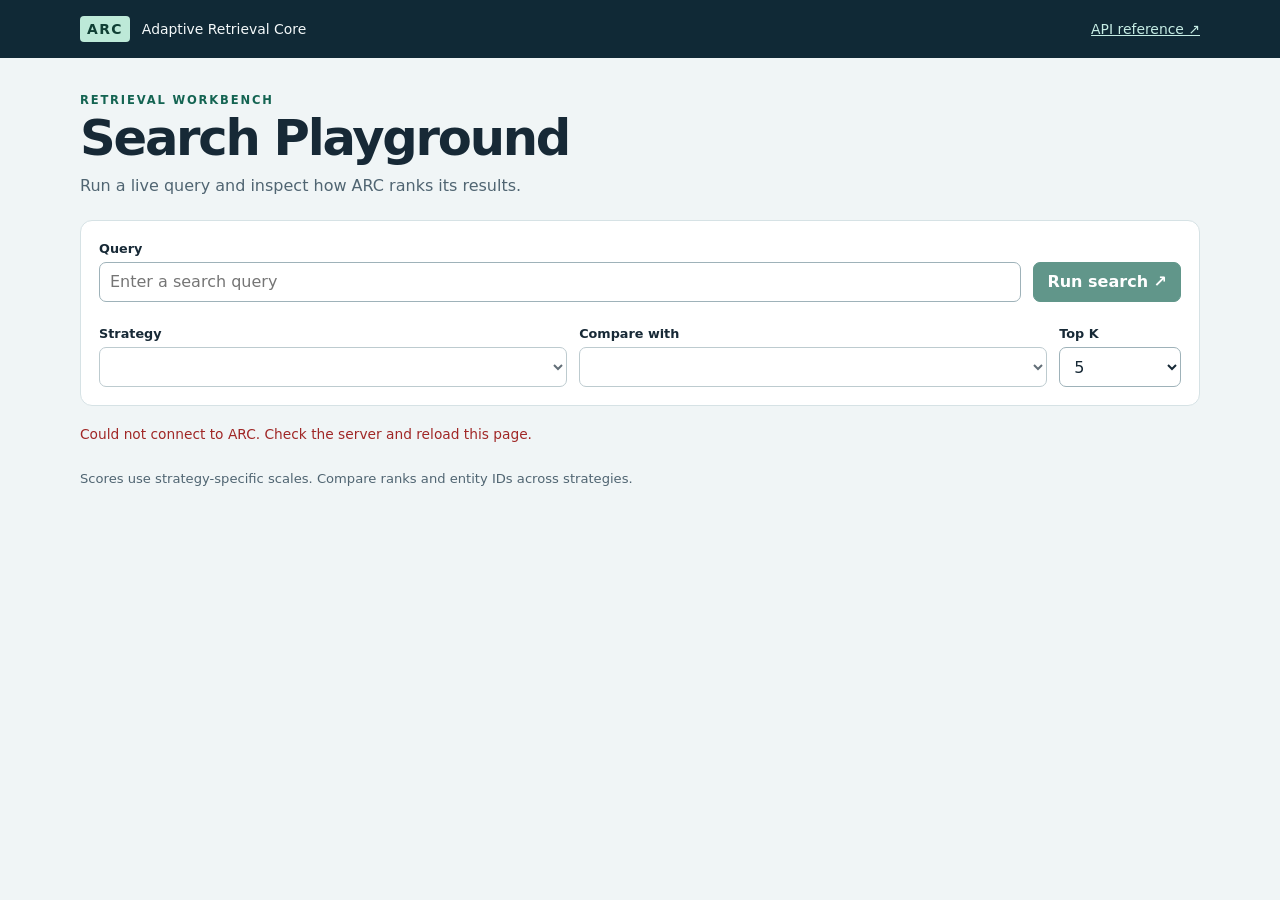
==== src/arc/entrypoints/playground/index.html @ 2942a257 "feat(playground): serve live retrieval and trace comparisons" ====
<!doctype html>
<html lang="en">
<head>
  <meta charset="utf-8">
  <meta name="viewport" content="width=device-width, initial-scale=1">
  <meta name="color-scheme" content="light">
  <title>Search Playground · Adaptive Retrieval Core</title>
  <link rel="stylesheet" href="playground.css">
  <script src="playground.js" defer></script>
</head>
<body>
  <header class="masthead">
    <div class="wrap bar">
      <span class="brand"><b>ARC</b> Adaptive Retrieval Core</span>
      <a href="../docs">API reference ↗</a>
    </div>
  </header>
  <main class="wrap">
    <div class="intro">
      <p class="eyebrow">RETRIEVAL WORKBENCH</p>
      <h1>Search Playground</h1>
      <p class="subtitle">Run a live query and inspect how ARC ranks its results.</p>
    </div>
    <form id="search" class="panel controls" aria-label="Search controls">
      <label for="query">Query</label>
      <div class="query-row">
        <input id="query" name="query" type="search" required maxlength="4096"
               placeholder="Enter a search query" autocomplete="off">
        <button id="submit" type="submit" disabled>Run search <span aria-hidden="true">↗</span></button>
      </div>
      <div id="examples" class="examples" aria-label="Example queries"></div>
      <div class="selectors">
        <div><label for="primary">Strategy</label><select id="primary" disabled></select></div>
        <div><label for="compare">Compare with</label><select id="compare" disabled></select></div>
        <div><label for="limit">Top K</label>
          <select id="limit"><option>3</option><option selected>5</option><option>10</option></select>
        </div>
      </div>
    </form>
    <div class="run-info">
      <p id="status" role="status">Connecting to ARC…</p>
      <span id="capabilities" class="badge" hidden></span>
    </div>
    <section id="results" aria-label="Search results" aria-busy="false"></section>
    <p class="footnote">Scores use strategy-specific scales. Compare ranks and entity IDs across strategies.</p>
  </main>
</body>
</html>
---- src/arc/entrypoints/playground/playground.css ----
:root {
  font-family: system-ui, sans-serif;
  color: #172936;
  background: #f0f5f6;
  line-height: 1.5;
  --muted: #506572;
  --line: #d6e2e5;
  --ink: #13303d;
  --accent: #146452;
}
* { box-sizing: border-box; }
body { margin: 0; }
.wrap { width: min(1120px, 100% - 48px); margin-inline: auto; }
.masthead { background: #102936; color: #f4f9fa; }
.bar, .brand, .query-row, .run-info {
  display: flex;
  align-items: center;
  gap: 12px;
}
.bar { justify-content: space-between; min-height: 58px; font-size: .87rem; }
.bar a { color: #c6ede5; }
.brand b {
  padding: 3px 7px;
  background: #bde9d8;
  color: #103f34;
  border-radius: 4px;
  letter-spacing: .1em;
}
.intro { margin-block: 34px 22px; }
.eyebrow {
  color: var(--accent);
  font-size: .72rem;
  font-weight: 750;
  letter-spacing: .16em;
  margin: 0;
}
h1, h2, h3, p { margin: 0; }
h1 { font-size: clamp(2rem, 6vw, 3.1rem); letter-spacing: -.045em; line-height: 1.18; }
h2 { font-size: 1.2rem; line-height: 1.25; }
h3 { font-size: .86rem; }
.subtitle, .footnote, .muted { color: var(--muted); }
.subtitle { margin-top: 6px; }
.panel { background: #fff; border: 1px solid var(--line); border-radius: 12px; }
.controls { padding: 18px; }
label { display: block; font-size: .8rem; font-weight: 700; margin-bottom: 4px; }
input, select, button {
  font: inherit;
  color: inherit;
  border-radius: 7px;
  border: 1px solid #9eb2b9;
  min-height: 40px;
}
input, select { background: #fff; padding-inline: 10px; width: 100%; min-width: 0; }
button { padding-inline: 13px; cursor: pointer; }
button[type="submit"] { background: var(--accent); color: white; border-color: var(--accent); white-space: nowrap; font-weight: 650; }
button:disabled, select:disabled { cursor: default; opacity: .67; }
:focus-visible { outline: 3px solid #2378b7; outline-offset: 2px; }
.examples { display: flex; flex-wrap: wrap; gap: 6px; margin-top: 8px; }
.examples button { color: var(--accent); background: #f0f8f5; border-color: #cce5db; font-size: .8rem; min-height: 32px; }
.examples button:hover { background: #def1e9; }
.selectors { display: grid; grid-template-columns: 1fr 1fr minmax(68px, .26fr); gap: 12px; margin-top: 14px; }
.run-info { justify-content: space-between; margin-block: 18px 10px; font-size: .86rem; }
.badge { background: #e0f1ea; color: #195645; padding: 4px 10px; border-radius: 20px; flex-shrink: 0; }
.error { color: #a02726; }
#results { display: grid; grid-template-columns: repeat(auto-fit, minmax(min(100%, 410px), 1fr)); align-items: start; gap: 14px; }
.result { min-width: 0; overflow: hidden; }
.result-head, .trace, .empty { padding: 12px 16px; }
.result-head { background: #f9fbfc; border-bottom: 1px solid var(--line); }
.result-head p { font-size: .82rem; margin-top: 4px; }
.hits { list-style: none; margin: 0; padding: 0 16px; }
.hit { display: grid; grid-template-columns: 28px minmax(0, 1fr) auto; align-items: start; gap: 10px; padding-block: 10px; }
.hit + .hit { border-top: 1px solid var(--line); }
.rank { background: #e8eff2; border-radius: 5px; text-align: center; font-size: .8rem; font-weight: 750; padding-block: 3px; }
.hit-title { font-weight: 650; font-size: .89rem; overflow-wrap: anywhere; }
.hit-meta, .score { font-size: .75rem; color: var(--muted); overflow-wrap: anywhere; }
.hit-meta { font-family: ui-monospace, monospace; }
.score { text-align: right; font-variant-numeric: tabular-nums; }
.score b { color: var(--ink); display: block; }
.trace { background: #f9fbfc; border-top: 1px solid var(--line); }
.trace table { width: 100%; border-collapse: collapse; font-size: .77rem; margin-top: 4px; font-variant-numeric: tabular-nums; }
.trace th { text-align: left; }
.trace td, .trace th { padding-block: 2px; }
.trace td + td, .trace th + th { text-align: right; }
.trace details { font-size: .76rem; color: var(--muted); margin-top: 6px; overflow-wrap: anywhere; }
.trace summary { cursor: pointer; }
.footnote { font-size: .82rem; margin-block: 14px 25px; }
@media (max-width: 560px) {
  .wrap { width: calc(100% - 24px); }
  .intro { margin-top: 24px; }
  .controls { padding: 12px; }
  .query-row { flex-direction: column; align-items: stretch; gap: 6px; }
  .query-row button { align-self: end; }
  .run-info { flex-wrap: wrap; }
  .hit { gap: 6px; }
}
@media (max-width: 370px) {
  .selectors { grid-template-columns: 1fr 1fr; }
}
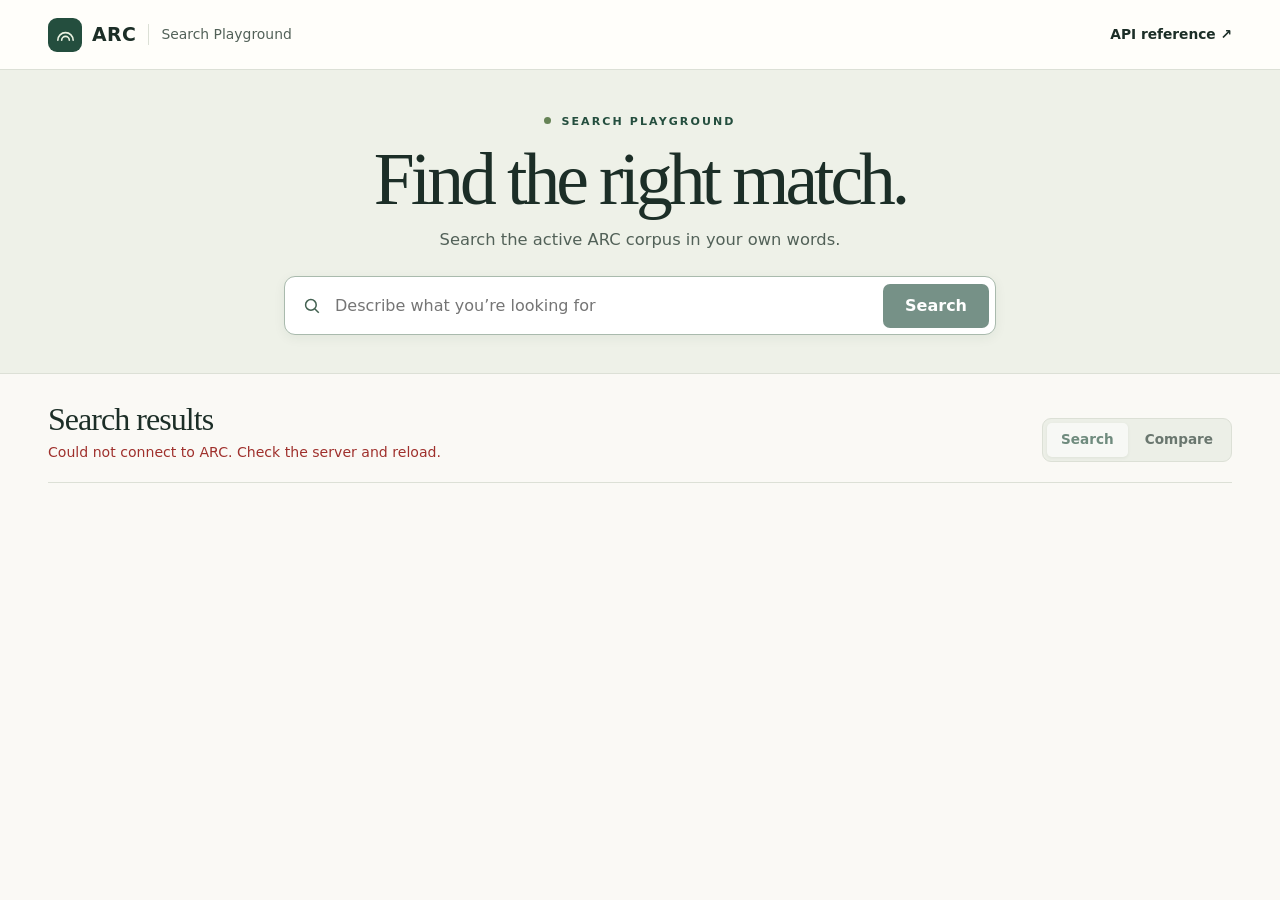
==== commit 703d8e23: "feat(playground): run the V2 homewares catalog on ARC" ====
--- a/src/arc/entrypoints/playground/index.html
+++ b/src/arc/entrypoints/playground/index.html
@@ -11,38 +11,53 @@
 <body>
   <header class="masthead">
     <div class="wrap bar">
-      <span class="brand"><b>ARC</b> Adaptive Retrieval Core</span>
-      <a href="../docs">API reference ↗</a>
+      <a class="brand" href="./" aria-label="ARC Search Playground home">
+        <span class="mark" aria-hidden="true"><svg viewBox="0 0 24 24" fill="none"><path d="M4 18a8 8 0 0 1 16 0M8 18a4 4 0 0 1 8 0" stroke="currentColor" stroke-width="1.7" stroke-linecap="round"/></svg></span>
+        <strong>ARC</strong><span class="brand-label">Search Playground</span>
+      </a>
+      <div class="bar-right"><span id="corpus" class="badge" hidden></span><a href="../docs">API reference <span aria-hidden="true">↗</span></a></div>
     </div>
   </header>
-  <main class="wrap">
-    <div class="intro">
-      <p class="eyebrow">RETRIEVAL WORKBENCH</p>
-      <h1>Search Playground</h1>
-      <p class="subtitle">Run a live query and inspect how ARC ranks its results.</p>
-    </div>
-    <form id="search" class="panel controls" aria-label="Search controls">
-      <label for="query">Query</label>
-      <div class="query-row">
-        <input id="query" name="query" type="search" required maxlength="4096"
-               placeholder="Enter a search query" autocomplete="off">
-        <button id="submit" type="submit" disabled>Run search <span aria-hidden="true">↗</span></button>
+  <main>
+    <section class="intro" aria-labelledby="page-title">
+      <div class="wrap intro-inner">
+        <p class="kicker"><span aria-hidden="true"></span> <span id="vertical">SEARCH PLAYGROUND</span></p>
+        <h1 id="page-title">Find the right match.</h1>
+        <p id="lead" class="lead">Search the active ARC corpus in your own words.</p>
+        <form id="search-form" class="searchbox" role="search">
+          <label for="query" class="sr-only">Search the corpus</label>
+          <svg aria-hidden="true" viewBox="0 0 24 24" fill="none"><circle cx="10.8" cy="10.8" r="5.8"/><path d="m15.2 15.2 4.2 4.2"/></svg>
+          <input id="query" type="search" placeholder="Describe what you’re looking for" required maxlength="4096" autocomplete="off" disabled>
+          <button id="submit" type="submit" disabled>Search</button>
+        </form>
+        <div id="examples" class="examples" aria-label="Example searches" hidden><span>Try</span></div>
       </div>
-      <div id="examples" class="examples" aria-label="Example queries"></div>
-      <div class="selectors">
-        <div><label for="primary">Strategy</label><select id="primary" disabled></select></div>
-        <div><label for="compare">Compare with</label><select id="compare" disabled></select></div>
-        <div><label for="limit">Top K</label>
-          <select id="limit"><option>3</option><option selected>5</option><option>10</option></select>
+    </section>
+    <section class="wrap results" aria-labelledby="results-title">
+      <div class="result-bar">
+        <div>
+          <h2 id="results-title">Search results</h2>
+          <p class="result-meta" id="status" role="status">Connecting to ARC…</p>
+        </div>
+        <div class="view-switch" role="group" aria-label="Result view">
+          <button id="search-view" type="button" aria-pressed="true" disabled>Search</button>
+          <button id="compare-view" type="button" aria-pressed="false" disabled>Compare</button>
         </div>
       </div>
-    </form>
-    <div class="run-info">
-      <p id="status" role="status">Connecting to ARC…</p>
-      <span id="capabilities" class="badge" hidden></span>
-    </div>
-    <section id="results" aria-label="Search results" aria-busy="false"></section>
-    <p class="footnote">Scores use strategy-specific scales. Compare ranks and entity IDs across strategies.</p>
+      <div id="strategies" class="strategy-row" hidden>
+        <label>Strategy <select id="primary"></select></label>
+        <label id="second-control" hidden>Compare with <select id="secondary"></select></label>
+      </div>
+      <div id="catalog" aria-busy="false"></div>
+      <details id="diagnostics" class="diagnostics" hidden>
+        <summary>Retrieval details</summary>
+        <div id="trace"></div>
+      </details>
+      <footer class="notice">
+        <span id="provenance"></span>
+        <span id="availability" hidden>Compare requires a second strategy. Configure a BGE model and a compatible index to enable Dense and Hybrid.</span>
+      </footer>
+    </section>
   </main>
 </body>
 </html>
--- a/src/arc/entrypoints/playground/playground.css
+++ b/src/arc/entrypoints/playground/playground.css
@@ -1,98 +1,146 @@
 :root {
-  font-family: system-ui, sans-serif;
-  color: #172936;
-  background: #f0f5f6;
-  line-height: 1.5;
-  --muted: #506572;
-  --line: #d6e2e5;
-  --ink: #13303d;
-  --accent: #146452;
+  font: 16px/1.45 "Segoe UI", system-ui, sans-serif;
+  color-scheme: light;
+  --paper: #faf9f5;
+  --white: #fffefa;
+  --ink: #1c2e27;
+  --muted: #526158;
+  --line: #dce0d6;
+  --forest: #244e3e;
+  --sage: #e3ecdb;
+  --serif: Georgia, "Times New Roman", serif;
+  color: var(--ink);
+  background: var(--paper);
 }
-* { box-sizing: border-box; }
-body { margin: 0; }
-.wrap { width: min(1120px, 100% - 48px); margin-inline: auto; }
-.masthead { background: #102936; color: #f4f9fa; }
-.bar, .brand, .query-row, .run-info {
-  display: flex;
-  align-items: center;
-  gap: 12px;
+*, *::before, *::after { box-sizing: border-box; }
+[hidden] { display: none !important; }
+body, h1, h2, h3, p { margin: 0; }
+a { color: inherit; text-decoration: none; }
+button, input { font: inherit; color: inherit; }
+button { cursor: pointer; }
+button:disabled, select:disabled { cursor: default; opacity: .62; }
+:focus-visible { outline: 3px solid #3d7965; outline-offset: 3px; }
+.sr-only { position: absolute; width: 1px; height: 1px; padding: 0; overflow: hidden; clip-path: inset(50%); white-space: nowrap; }
+.wrap { width: min(1184px, 100% - 72px); margin-inline: auto; }
+.masthead { background: var(--white); border-bottom: 1px solid var(--line); }
+.bar, .brand, .bar-right { display: flex; align-items: center; }
+.bar { min-height: 69px; justify-content: space-between; gap: 12px; }
+.brand { gap: 10px; white-space: nowrap; }
+.brand strong { font-size: 1.18rem; font-weight: 750; letter-spacing: .025em; }
+.mark { display: inline-grid; place-items: center; width: 34px; height: 34px; border-radius: 9px; color: #e9f1e1; background: var(--forest); flex: none; }
+.mark svg { width: 23px; height: 23px; }
+.brand-label { border-left: 1px solid var(--line); padding-left: 12px; margin-left: 2px; color: var(--muted); font-size: .87rem; }
+.bar-right { gap: 19px; font-size: .86rem; font-weight: 650; white-space: nowrap; }
+.bar-right a:hover { text-decoration: underline; }
+.badge { border: 1px solid var(--line); border-radius: 20px; padding: 4px 10px; color: var(--muted); font-size: .75rem; font-weight: 600; }
+.intro { text-align: center; background: #eef1e8; border-bottom: 1px solid var(--line); }
+.intro-inner { padding-block: 44px 38px; }
+.kicker { font-size: .69rem; font-weight: 750; letter-spacing: .19em; color: var(--forest); }
+.kicker span[aria-hidden] { display: inline-block; background: #668356; width: 7px; height: 7px; border-radius: 50%; margin: 0 4px 1px 0; }
+.intro h1 { font: 400 clamp(2.5rem, 6vw, 4.6rem)/1.08 var(--serif); letter-spacing: -.055em; margin-top: 10px; text-wrap: balance; }
+.lead { color: var(--muted); margin-top: 9px; font-size: 1.02rem; }
+.searchbox { width: min(100%, 712px); margin: 24px auto 0; display: flex; align-items: center; gap: 12px; padding: 6px 6px 6px 16px; min-height: 59px; border: 1px solid #a9baad; border-radius: 11px; background: #fff; box-shadow: 0 3px 12px #263e2910; }
+.searchbox:focus-within { border-color: var(--forest); }
+.searchbox svg { width: 22px; height: 22px; stroke: #436151; stroke-width: 1.65; flex: none; }
+.searchbox input { width: 100%; min-width: 0; padding: 0; border: 0; background: none; font-size: 1rem; }
+.searchbox input:focus { outline: none; }
+.searchbox button { min-height: 44px; border: 0; border-radius: 7px; padding-inline: 22px; background: var(--forest); color: white; font-weight: 650; }
+.searchbox button:hover { background: #183b2e; }
+.examples { display: flex; flex-wrap: wrap; align-items: center; justify-content: center; gap: 8px; margin-top: 13px; color: var(--muted); font-size: .8rem; }
+.examples button { border: 1px solid #cbd5c8; border-radius: 20px; background: var(--white); padding: 5px 11px; min-height: 30px; }
+.examples button:hover, .examples button[aria-pressed="true"] { background: var(--sage); border-color: #9fb29b; }
+.results { padding-block: 27px 28px; }
+.result-bar { display: flex; justify-content: space-between; align-items: end; gap: 14px; margin-bottom: 17px; }
+.result-bar h2 { font: 400 2rem/1.15 var(--serif); letter-spacing: -.03em; }
+.result-meta { color: var(--muted); font-size: .88rem; margin-top: 4px; }
+.view-switch { display: flex; gap: 3px; padding: 4px; border: 1px solid var(--line); border-radius: 9px; background: #ecefe7; flex: none; }
+.view-switch button { padding: 6px 14px; border: 0; border-radius: 5px; background: transparent; font-weight: 650; font-size: .85rem; min-height: 34px; }
+.view-switch button[aria-pressed="true"] { color: var(--forest); background: #fff; box-shadow: 0 1px 3px #263e291b; }
+.view-switch button[aria-pressed="false"]:enabled:hover { background: #e0e7d9; }
+.strategy-row { display: flex; flex-wrap: wrap; gap: 8px 14px; margin-bottom: 12px; font-size: .83rem; }
+.strategy-row label { display: flex; align-items: center; gap: 7px; }
+.strategy-row select { min-height: 36px; padding: 3px 8px; border: 1px solid #9caf9f; border-radius: 6px; background: var(--white); color: var(--ink); font: inherit; }
+.error { color: #9f302c; }
+.product-grid { display: grid; grid-template-columns: repeat(4, minmax(0, 1fr)); gap: 16px; list-style: none; margin: 0; padding: 0; }
+.product { overflow: hidden; position: relative; background: var(--white); border: 1px solid var(--line); border-radius: 12px; }
+.photo { display: block; aspect-ratio: 3/2; background-color: #e4d8c7; background-repeat: no-repeat; }
+.sheet-lighting { background-image: url("assets/lighting.webp"); }
+.sheet-storage { background-image: url("assets/storage.webp"); }
+.sheet-textiles { background-image: url("assets/textiles.webp"); }
+.card-rank, .row-rank { font: 650 .78rem/1 "Segoe UI", system-ui, sans-serif; font-variant-numeric: tabular-nums; color: #405849; }
+.card-rank { position: absolute; top: 11px; left: 11px; padding: 6px 8px; border: 1px solid #e2e3d8; border-radius: 5px; background: #fffefa; }
+.product-text { padding: 13px 14px 15px; }
+.product h3, .ranked h3 { font-size: 1.01rem; font-weight: 690; line-height: 1.24; overflow-wrap: anywhere; }
+.product p, .ranked p { color: var(--muted); font-size: .83rem; margin-top: 4px; overflow-wrap: anywhere; }
+.product.text-result { padding-top: 29px; }
+.notice { display: flex; align-items: baseline; flex-wrap: wrap; gap: 3px 10px; margin-top: 20px; padding-top: 13px; border-top: 1px solid var(--line); color: var(--muted); font-size: .79rem; }
+.empty { border: 1px solid var(--line); border-radius: 10px; background: var(--white); padding: 26px; color: var(--muted); }
+.is-compare .intro-inner { padding-block: 22px 23px; }
+.is-compare .intro h1 { font-size: clamp(2.25rem, 5vw, 3.55rem); margin-top: 6px; }
+.is-compare .searchbox { margin-top: 15px; min-height: 51px; }
+.is-compare .searchbox button { min-height: 38px; }
+.is-compare .examples { margin-top: 9px; }
+.is-compare .results { padding-top: 21px; }
+.is-compare .result-bar { margin-bottom: 11px; }
+.compare-labels, .rank-pair { display: grid; grid-template-columns: repeat(2, minmax(0, 1fr)); gap: 14px; }
+.compare-labels { margin-bottom: 7px; }
+.compare-labels > div { background: #eef0e9; padding: 9px 14px; border-radius: 8px; }
+.compare-labels > div:last-child { background: var(--sage); }
+.compare-labels h3 { font-weight: 700; font-size: 1.05rem; line-height: 1.2; }
+.compare-labels p { font-size: .8rem; color: var(--muted); margin-top: 3px; }
+.rank-pair + .rank-pair { margin-top: 6px; }
+.ranked { display: grid; grid-template-columns: 23px 70px minmax(0, 1fr) auto; align-items: center; gap: 10px; min-height: 63px; padding: 6px 12px; border: 1px solid var(--line); border-radius: 8px; background: var(--white); }
+.ranked .photo { width: 70px; border-radius: 5px; }
+.ranked .product-text { padding: 0; min-width: 0; }
+.ranked.text-result { grid-template-columns: 23px minmax(0, 1fr) auto; }
+.ranked.absent { display: flex; color: var(--muted); font-size: .83rem; }
+.delta { padding: 4px 8px; border-radius: 20px; background: #eef0ea; color: #46554c; font-size: .76rem; font-weight: 700; white-space: nowrap; }
+.delta.rise { background: #e0ecdb; color: #244e3e; }
+.compare-key { margin-top: 7px; color: var(--muted); font-size: .78rem; }
+.diagnostics { margin-top: 12px; border: 1px solid var(--line); border-radius: 8px; background: var(--white); padding: 7px 12px; font-size: .85rem; }
+.diagnostics summary { cursor: pointer; color: var(--forest); font-weight: 650; padding-block: 4px; }
+.diagnostics p { margin: 6px 0; max-width: 78ch; color: var(--muted); }
+.trace-block { padding-block: 8px; border-top: 1px solid var(--line); overflow-wrap: anywhere; }
+.trace-block ul { padding-left: 18px; margin: 5px 0; }
+.is-compare .notice { margin-top: 12px; padding-top: 8px; }
+@media (max-width: 820px) {
+  .wrap { width: calc(100% - 36px); }
+  .product-grid { grid-template-columns: repeat(2, minmax(0, 1fr)); }
 }
-.bar { justify-content: space-between; min-height: 58px; font-size: .87rem; }
-.bar a { color: #c6ede5; }
-.brand b {
-  padding: 3px 7px;
-  background: #bde9d8;
-  color: #103f34;
-  border-radius: 4px;
-  letter-spacing: .1em;
+@media (max-width: 550px) {
+  .bar { min-height: 58px; }
+  .brand-label { display: none; }
+  .bar-right { gap: 9px; font-size: .8rem; }
+  .badge { padding-inline: 7px; }
+  .intro-inner { padding-block: 24px 22px; }
+  .lead { font-size: .91rem; }
+  .searchbox { display: grid; grid-template-columns: 20px minmax(0, 1fr); gap: 8px; margin-top: 16px; padding: 8px 9px 8px 12px; }
+  .searchbox input { min-height: 34px; }
+  .searchbox button, .is-compare .searchbox button { grid-column: 1/-1; min-height: 40px; }
+  .examples { gap: 5px; margin-top: 9px; }
+  .examples button { padding-inline: 8px; min-height: 34px; }
+  .results { padding-block: 18px; }
+  .result-bar { align-items: start; gap: 8px; }
+  .result-bar h2 { font-size: 1.65rem; }
+  .result-meta { font-size: .76rem; }
+  .view-switch button { padding-inline: 8px; font-size: .77rem; }
+  .strategy-row { display: grid; grid-template-columns: repeat(2, minmax(0, 1fr)); }
+  .strategy-row label { align-items: stretch; flex-direction: column; gap: 3px; }
+  .strategy-row select { width: 100%; min-width: 0; }
+  .product-grid { gap: 10px; }
+  .product-text { padding: 8px 9px 10px; }
+  .product h3, .ranked h3 { font-size: .88rem; }
+  .product p, .ranked p { font-size: .75rem; }
+  .card-rank { top: 6px; left: 6px; padding: 4px 5px; }
+  .is-compare .intro-inner { padding-block: 19px 16px; }
+  .compare-labels, .rank-pair { gap: 8px; }
+  .compare-labels > div { padding: 8px; }
+  .compare-labels p { font-size: .73rem; }
+  .ranked { grid-template-columns: 17px minmax(0, 1fr) auto; grid-template-rows: 35px auto; align-content: start; gap: 5px; padding: 7px 8px; }
+  .ranked .photo { width: 52px; }
+  .ranked .product-text { grid-column: 1/-1; grid-row: 2; }
+  .ranked:not(.text-result) .product-text p { display: none; }
+  .ranked.text-result { grid-template-columns: 17px minmax(0, 1fr) auto; grid-template-rows: 24px auto; }
+  .ranked.text-result .delta { grid-column: 3; }
+  .delta { padding: 3px 5px; font-size: .7rem; }
 }
-.intro { margin-block: 34px 22px; }
-.eyebrow {
-  color: var(--accent);
-  font-size: .72rem;
-  font-weight: 750;
-  letter-spacing: .16em;
-  margin: 0;
-}
-h1, h2, h3, p { margin: 0; }
-h1 { font-size: clamp(2rem, 6vw, 3.1rem); letter-spacing: -.045em; line-height: 1.18; }
-h2 { font-size: 1.2rem; line-height: 1.25; }
-h3 { font-size: .86rem; }
-.subtitle, .footnote, .muted { color: var(--muted); }
-.subtitle { margin-top: 6px; }
-.panel { background: #fff; border: 1px solid var(--line); border-radius: 12px; }
-.controls { padding: 18px; }
-label { display: block; font-size: .8rem; font-weight: 700; margin-bottom: 4px; }
-input, select, button {
-  font: inherit;
-  color: inherit;
-  border-radius: 7px;
-  border: 1px solid #9eb2b9;
-  min-height: 40px;
-}
-input, select { background: #fff; padding-inline: 10px; width: 100%; min-width: 0; }
-button { padding-inline: 13px; cursor: pointer; }
-button[type="submit"] { background: var(--accent); color: white; border-color: var(--accent); white-space: nowrap; font-weight: 650; }
-button:disabled, select:disabled { cursor: default; opacity: .67; }
-:focus-visible { outline: 3px solid #2378b7; outline-offset: 2px; }
-.examples { display: flex; flex-wrap: wrap; gap: 6px; margin-top: 8px; }
-.examples button { color: var(--accent); background: #f0f8f5; border-color: #cce5db; font-size: .8rem; min-height: 32px; }
-.examples button:hover { background: #def1e9; }
-.selectors { display: grid; grid-template-columns: 1fr 1fr minmax(68px, .26fr); gap: 12px; margin-top: 14px; }
-.run-info { justify-content: space-between; margin-block: 18px 10px; font-size: .86rem; }
-.badge { background: #e0f1ea; color: #195645; padding: 4px 10px; border-radius: 20px; flex-shrink: 0; }
-.error { color: #a02726; }
-#results { display: grid; grid-template-columns: repeat(auto-fit, minmax(min(100%, 410px), 1fr)); align-items: start; gap: 14px; }
-.result { min-width: 0; overflow: hidden; }
-.result-head, .trace, .empty { padding: 12px 16px; }
-.result-head { background: #f9fbfc; border-bottom: 1px solid var(--line); }
-.result-head p { font-size: .82rem; margin-top: 4px; }
-.hits { list-style: none; margin: 0; padding: 0 16px; }
-.hit { display: grid; grid-template-columns: 28px minmax(0, 1fr) auto; align-items: start; gap: 10px; padding-block: 10px; }
-.hit + .hit { border-top: 1px solid var(--line); }
-.rank { background: #e8eff2; border-radius: 5px; text-align: center; font-size: .8rem; font-weight: 750; padding-block: 3px; }
-.hit-title { font-weight: 650; font-size: .89rem; overflow-wrap: anywhere; }
-.hit-meta, .score { font-size: .75rem; color: var(--muted); overflow-wrap: anywhere; }
-.hit-meta { font-family: ui-monospace, monospace; }
-.score { text-align: right; font-variant-numeric: tabular-nums; }
-.score b { color: var(--ink); display: block; }
-.trace { background: #f9fbfc; border-top: 1px solid var(--line); }
-.trace table { width: 100%; border-collapse: collapse; font-size: .77rem; margin-top: 4px; font-variant-numeric: tabular-nums; }
-.trace th { text-align: left; }
-.trace td, .trace th { padding-block: 2px; }
-.trace td + td, .trace th + th { text-align: right; }
-.trace details { font-size: .76rem; color: var(--muted); margin-top: 6px; overflow-wrap: anywhere; }
-.trace summary { cursor: pointer; }
-.footnote { font-size: .82rem; margin-block: 14px 25px; }
-@media (max-width: 560px) {
-  .wrap { width: calc(100% - 24px); }
-  .intro { margin-top: 24px; }
-  .controls { padding: 12px; }
-  .query-row { flex-direction: column; align-items: stretch; gap: 6px; }
-  .query-row button { align-self: end; }
-  .run-info { flex-wrap: wrap; }
-  .hit { gap: 6px; }
-}
-@media (max-width: 370px) {
-  .selectors { grid-template-columns: 1fr 1fr; }
-}
